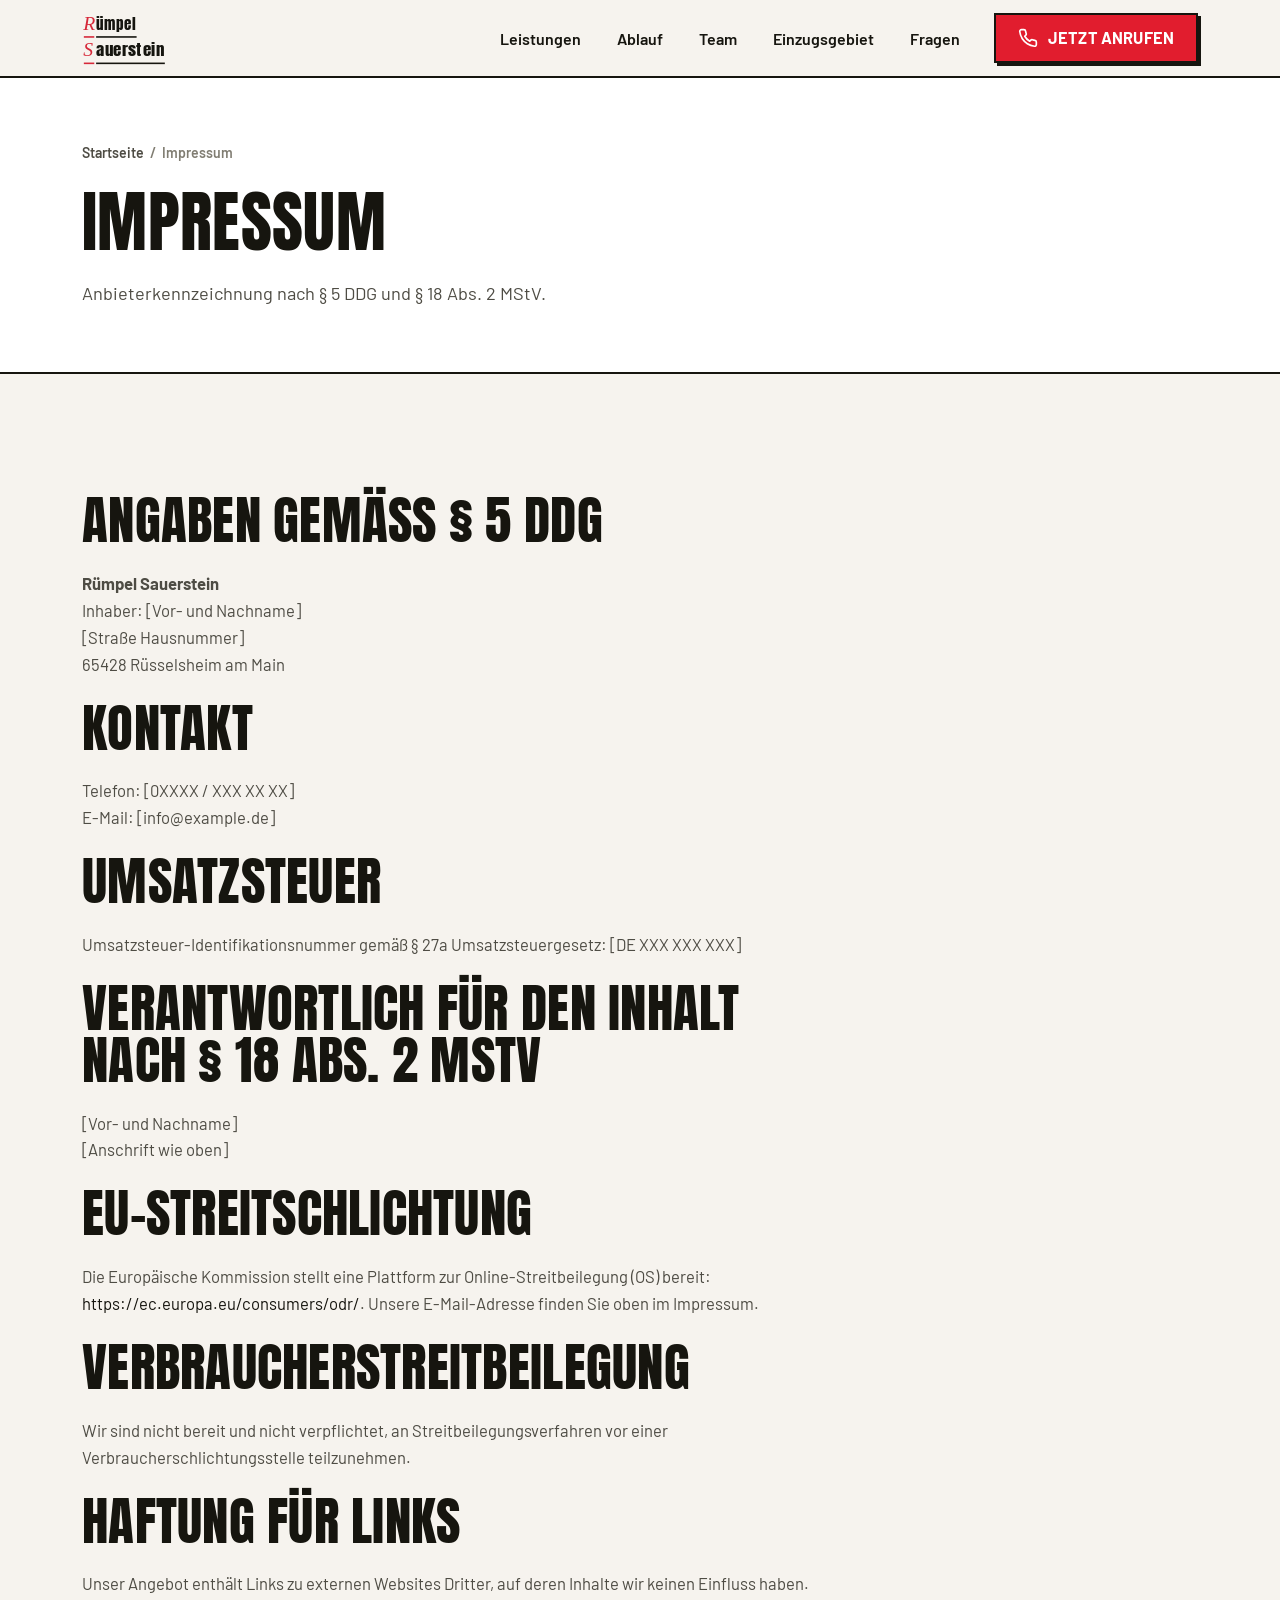
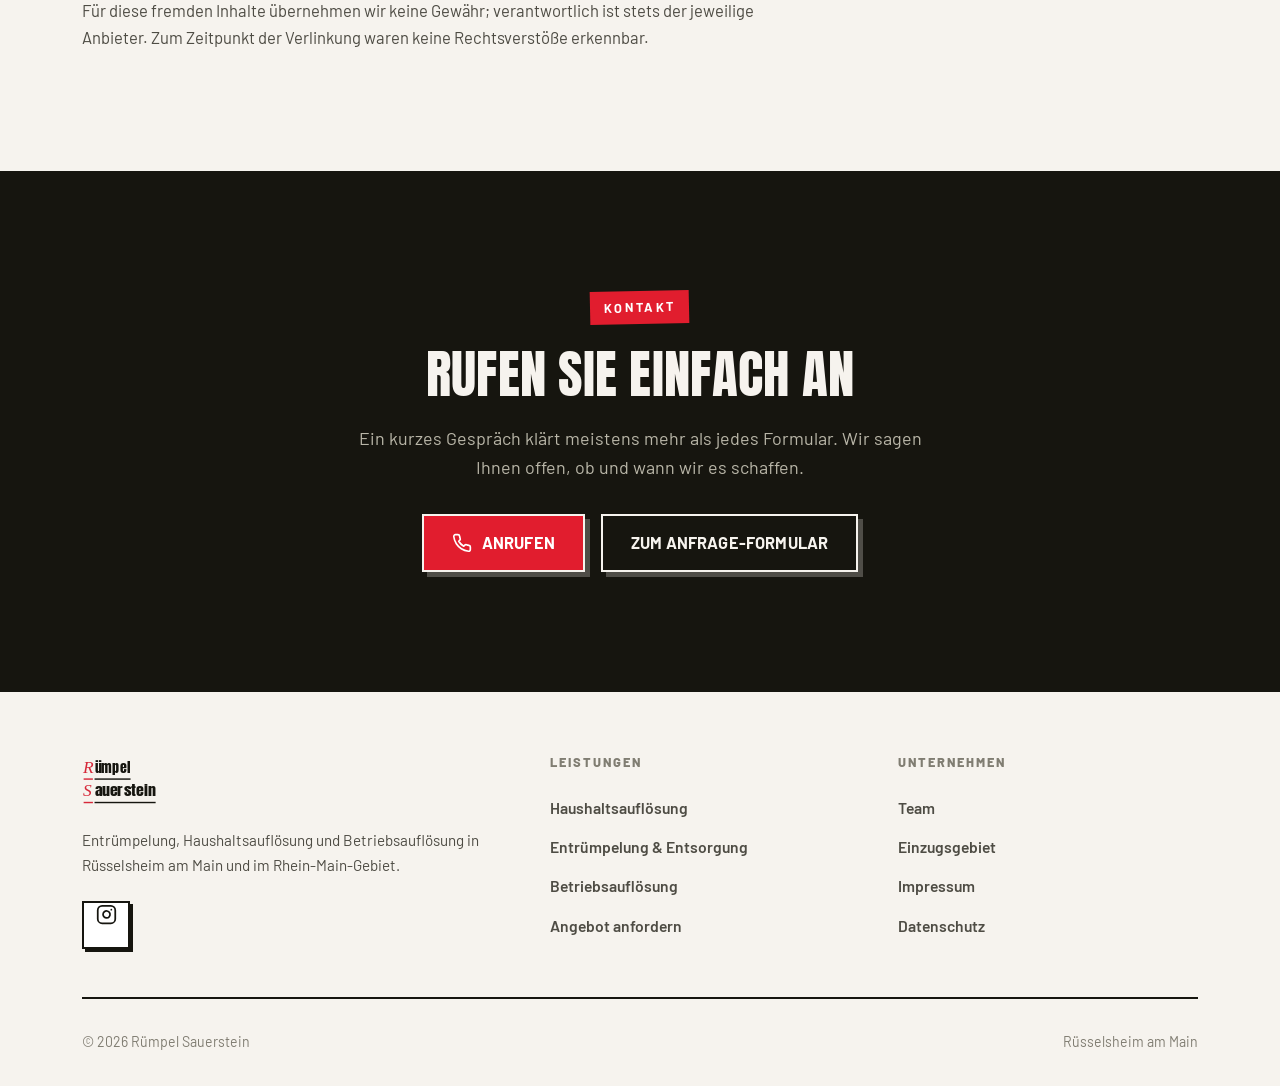
==== impressum.html @ 456c6a59 "Website Rümpel Sauerstein: Grundgerüst mit 3 Startseiten-Varianten Statischer Mehrseiter für die Ent" ====
<!DOCTYPE html>
<html lang="de">
<head>
<meta charset="UTF-8">
<meta name="viewport" content="width=device-width, initial-scale=1">

<title>Impressum | Rümpel Sauerstein</title>
<meta name="description" content="Impressum der Rümpel Sauerstein Entrümpelungen, Rüsselsheim am Main.">
<meta name="robots" content="noindex">

<!-- Bunny Fonts: EU-Server, DSGVO-konform, kein Cookie-Banner nötig -->
<link rel="preconnect" href="https://fonts.bunny.net" crossorigin>
<link rel="stylesheet" href="https://fonts.bunny.net/css?family=anton|barlow:400,500,600,700,800">
<link rel="stylesheet" href="style.css">
<script>document.documentElement.classList.add("js");</script>

</head>
<body>

<a class="skip-link" href="#main">Zum Inhalt springen</a>

<!-- ============ HEADER ============ -->
<header class="header" id="header">
  <div class="wrap header__inner">

    <a class="logo" href="index.html" aria-label="Rümpel Sauerstein, zur Startseite">
      <svg viewBox="0 0 138 88" role="img" aria-hidden="true" focusable="false">
        <text x="2" y="31" font-family="Georgia, 'Times New Roman', serif" font-style="italic"
              font-size="32" font-weight="400" fill="#D62839">R</text>
        <text x="23" y="31" font-family="Anton, Arial Narrow, sans-serif" font-size="24" font-weight="400"
              letter-spacing="0.5" fill="currentColor" textLength="66" lengthAdjust="spacingAndGlyphs">ümpel</text>
        <rect x="3" y="41" width="17" height="2.6" fill="#D62839"/>
        <rect x="23" y="41" width="66" height="2.6" fill="currentColor"/>

        <text x="2" y="74" font-family="Georgia, 'Times New Roman', serif" font-style="italic"
              font-size="32" font-weight="400" fill="#D62839">S</text>
        <text x="23" y="74" font-family="Anton, Arial Narrow, sans-serif" font-size="24" font-weight="400"
              letter-spacing="0.5" fill="currentColor" textLength="112" lengthAdjust="spacingAndGlyphs">auerstein</text>
        <rect x="3" y="84" width="17" height="2.6" fill="#D62839"/>
        <rect x="23" y="84" width="112" height="2.6" fill="currentColor"/>
      </svg>
    </a>

    <nav class="nav" id="main-nav" aria-label="Hauptnavigation">
      <ul class="nav__list">
        <li><a class="nav__link" href="index.html#leistungen">Leistungen</a></li>
        <li><a class="nav__link" href="index.html#ablauf">Ablauf</a></li>
        <li><a class="nav__link" href="team.html">Team</a></li>
        <li><a class="nav__link" href="index.html#gebiet">Einzugsgebiet</a></li>
        <li><a class="nav__link" href="index.html#faq">Fragen</a></li>
      </ul>
      <div class="nav__cta">
        <!-- TODO: echte Telefonnummer eintragen (tel-Link + sichtbarer Text) -->
        <a class="btn btn--primary btn--inline" href="tel:+49XXXXXXXXXX">
          <svg viewBox="0 0 24 24" fill="none" stroke="currentColor" stroke-width="2" stroke-linecap="round" stroke-linejoin="round" aria-hidden="true"><path d="M22 16.92v3a2 2 0 0 1-2.18 2 19.79 19.79 0 0 1-8.63-3.07 19.5 19.5 0 0 1-6-6 19.79 19.79 0 0 1-3.07-8.67A2 2 0 0 1 4.11 2h3a2 2 0 0 1 2 1.72c.127.96.361 1.903.7 2.81a2 2 0 0 1-.45 2.11L8.09 9.91a16 16 0 0 0 6 6l1.27-1.27a2 2 0 0 1 2.11-.45c.907.339 1.85.573 2.81.7A2 2 0 0 1 22 16.92z"/></svg>
          Jetzt anrufen
        </a>
      </div>
    </nav>

    <button class="burger" id="burger" type="button"
            aria-label="Menü öffnen" aria-expanded="false" aria-controls="main-nav">
      <span class="burger__bars" aria-hidden="true"><span></span><span></span><span></span></span>
    </button>

  </div>
</header>

<main id="main">

<section class="page-hero">
  <div class="wrap">
    <nav class="breadcrumb" aria-label="Pfad">
      <a href="index.html">Startseite</a>
      <span aria-hidden="true">/</span>
      <span>Impressum</span>
    </nav>
    <h1>Impressum</h1>
    <p class="sec-lead">Anbieterkennzeichnung nach § 5 DDG und § 18 Abs. 2 MStV.</p>
  </div>
</section>

<section class="section">
  <div class="wrap">
    <div class="prose">
      <h2>Angaben gemäß § 5 DDG</h2>
      <!-- TODO: Alle Impressumsangaben vom Kunden bestaetigen lassen -->
      <p>
        <!-- TODO: Firmenname und Rechtsform --><strong>Rümpel Sauerstein</strong><br>
        <!-- TODO: Inhaber / vertretungsberechtigte Person -->Inhaber: [Vor- und Nachname]<br>
        <!-- TODO: Straße und Hausnummer -->[Straße Hausnummer]<br>
        65428 Rüsselsheim am Main
      </p>

      <h2>Kontakt</h2>
      <p>
        <!-- TODO: Telefonnummer -->Telefon: [0XXXX / XXX XX XX]<br>
        <!-- TODO: E-Mail-Adresse -->E-Mail: [info@example.de]
      </p>

      <h2>Umsatzsteuer</h2>
      <!-- TODO: USt-IdNr. ODER Steuernummer eintragen; bei Kleinunternehmerregelung
           stattdessen Hinweis nach § 19 UStG -->
      <p>Umsatzsteuer-Identifikationsnummer gemäß § 27a Umsatzsteuergesetz: [DE XXX XXX XXX]</p>

      <h2>Verantwortlich für den Inhalt nach § 18 Abs. 2 MStV</h2>
      <!-- TODO: Name und Anschrift der verantwortlichen Person -->
      <p>[Vor- und Nachname]<br>[Anschrift wie oben]</p>

      <h2>EU-Streitschlichtung</h2>
      <p>Die Europäische Kommission stellt eine Plattform zur Online-Streitbeilegung (OS) bereit: <a href="https://ec.europa.eu/consumers/odr/" target="_blank" rel="noopener">https://ec.europa.eu/consumers/odr/</a>. Unsere E-Mail-Adresse finden Sie oben im Impressum.</p>

      <h2>Verbraucherstreitbeilegung</h2>
      <p>Wir sind nicht bereit und nicht verpflichtet, an Streitbeilegungsverfahren vor einer Verbraucherschlichtungsstelle teilzunehmen.</p>

      <h2>Haftung für Links</h2>
      <p>Unser Angebot enthält Links zu externen Websites Dritter, auf deren Inhalte wir keinen Einfluss haben. Für diese fremden Inhalte übernehmen wir keine Gewähr; verantwortlich ist stets der jeweilige Anbieter. Zum Zeitpunkt der Verlinkung waren keine Rechtsverstöße erkennbar.</p>
    </div>
  </div>
</section>

<!-- ============ KONTAKT-CTA ============ -->
<section class="section contact" id="kontakt">
  <div class="wrap contact__inner">
    <span class="sec-num" style="justify-content:center">Kontakt</span>
    <h2>Rufen Sie einfach an</h2>
    <p class="sec-lead" style="margin-inline:auto">
      Ein kurzes Gespräch klärt meistens mehr als jedes Formular.
      Wir sagen Ihnen offen, ob und wann wir es schaffen.
    </p>
    <div class="btn-row" style="margin-top:32px">
      <!-- TODO: echte Telefonnummer eintragen -->
      <a class="btn btn--primary" href="tel:+49XXXXXXXXXX">
        <svg viewBox="0 0 24 24" fill="none" stroke="currentColor" stroke-width="2" stroke-linecap="round" stroke-linejoin="round" aria-hidden="true"><path d="M22 16.92v3a2 2 0 0 1-2.18 2 19.79 19.79 0 0 1-8.63-3.07 19.5 19.5 0 0 1-6-6 19.79 19.79 0 0 1-3.07-8.67A2 2 0 0 1 4.11 2h3a2 2 0 0 1 2 1.72c.127.96.361 1.903.7 2.81a2 2 0 0 1-.45 2.11L8.09 9.91a16 16 0 0 0 6 6l1.27-1.27a2 2 0 0 1 2.11-.45c.907.339 1.85.573 2.81.7A2 2 0 0 1 22 16.92z"/></svg>
        Anrufen
      </a>
      <a class="btn btn--ghost" href="index.html#anfrage">Zum Anfrage-Formular</a>
    </div>
  </div>
</section>

</main>

<!-- ============ FOOTER ============ -->
<footer class="footer">
  <div class="wrap">

    <div class="footer__grid">

      <div class="footer__brand">
        <svg viewBox="0 0 138 88" role="img" aria-label="Rümpel Sauerstein">
          <text x="2" y="31" font-family="Georgia, 'Times New Roman', serif" font-style="italic"
                font-size="32" font-weight="400" fill="#D62839">R</text>
          <text x="23" y="31" font-family="Anton, Arial Narrow, sans-serif" font-size="24" font-weight="400"
                letter-spacing="0.5" fill="currentColor" textLength="66" lengthAdjust="spacingAndGlyphs">ümpel</text>
          <rect x="3" y="41" width="17" height="2.6" fill="#D62839"/>
          <rect x="23" y="41" width="66" height="2.6" fill="currentColor"/>
          <text x="2" y="74" font-family="Georgia, 'Times New Roman', serif" font-style="italic"
                font-size="32" font-weight="400" fill="#D62839">S</text>
          <text x="23" y="74" font-family="Anton, Arial Narrow, sans-serif" font-size="24" font-weight="400"
                letter-spacing="0.5" fill="currentColor" textLength="112" lengthAdjust="spacingAndGlyphs">auerstein</text>
          <rect x="3" y="84" width="17" height="2.6" fill="#D62839"/>
          <rect x="23" y="84" width="112" height="2.6" fill="currentColor"/>
        </svg>
        <p>
          Entrümpelung, Haushaltsauflösung und Betriebsauflösung in
          Rüsselsheim am Main und im Rhein-Main-Gebiet.
        </p>
        <div class="social-row">
          <!-- Instagram öffnet erst nach Consent-Modal (script.js) -->
          <button class="social-btn" type="button" data-instagram-consent aria-label="Instagram öffnen">
            <svg viewBox="0 0 24 24" fill="none" stroke="currentColor" stroke-width="2" stroke-linecap="round" stroke-linejoin="round" aria-hidden="true"><rect x="2" y="2" width="20" height="20" rx="5"/><path d="M16 11.37A4 4 0 1 1 12.63 8 4 4 0 0 1 16 11.37z"/><line x1="17.5" y1="6.5" x2="17.51" y2="6.5"/></svg>
          </button>
        </div>
      </div>

      <div>
        <h4>Leistungen</h4>
        <ul class="footer__links">
          <li><a href="haushaltsaufloesung.html">Haushaltsauflösung</a></li>
          <li><a href="entruempelung.html">Entrümpelung &amp; Entsorgung</a></li>
          <li><a href="betriebsaufloesung.html">Betriebsauflösung</a></li>
          <li><a href="index.html#anfrage">Angebot anfordern</a></li>
        </ul>
      </div>

      <div>
        <h4>Unternehmen</h4>
        <ul class="footer__links">
          <li><a href="team.html">Team</a></li>
          <li><a href="index.html#gebiet">Einzugsgebiet</a></li>
          <li><a href="impressum.html">Impressum</a></li>
          <li><a href="datenschutz.html">Datenschutz</a></li>
        </ul>
      </div>

    </div>

    <div class="footer__bottom">
      <!-- TODO: Firmenname und Rechtsform bestätigen -->
      <p>© 2026 Rümpel Sauerstein</p>
      <p>Rüsselsheim am Main</p>
    </div>

  </div>
</footer>

<!-- ============ STICKY CALL-BAR (mobil) ============ -->
<div class="call-bar">
  <!-- TODO: echte Telefonnummer -->
  <a class="call-bar__call" href="tel:+49XXXXXXXXXX">
    <svg viewBox="0 0 24 24" fill="none" stroke="currentColor" stroke-width="2" stroke-linecap="round" stroke-linejoin="round" aria-hidden="true"><path d="M22 16.92v3a2 2 0 0 1-2.18 2 19.79 19.79 0 0 1-8.63-3.07 19.5 19.5 0 0 1-6-6 19.79 19.79 0 0 1-3.07-8.67A2 2 0 0 1 4.11 2h3a2 2 0 0 1 2 1.72c.127.96.361 1.903.7 2.81a2 2 0 0 1-.45 2.11L8.09 9.91a16 16 0 0 0 6 6l1.27-1.27a2 2 0 0 1 2.11-.45c.907.339 1.85.573 2.81.7A2 2 0 0 1 22 16.92z"/></svg>
    Anrufen
  </a>
  <!-- TODO: echte WhatsApp-Nummer -->
  <a class="call-bar__wa" href="https://wa.me/49XXXXXXXXXX" target="_blank" rel="noopener">
    <svg viewBox="0 0 24 24" fill="currentColor" aria-hidden="true"><path d="M17.472 14.382c-.297-.149-1.758-.867-2.03-.967-.273-.099-.471-.148-.67.15-.197.297-.767.966-.94 1.164-.173.199-.347.223-.644.075-.297-.15-1.255-.463-2.39-1.475-.883-.788-1.48-1.761-1.653-2.059-.173-.297-.018-.458.13-.606.134-.133.298-.347.446-.52.149-.174.198-.298.298-.497.099-.198.05-.371-.025-.52-.075-.149-.669-1.612-.916-2.207-.242-.579-.487-.5-.669-.51a12.8 12.8 0 0 0-.57-.01c-.198 0-.52.074-.792.372-.272.297-1.04 1.016-1.04 2.479 0 1.462 1.065 2.875 1.213 3.074.149.198 2.096 3.2 5.077 4.487.709.306 1.262.489 1.694.625.712.227 1.36.195 1.871.118.571-.085 1.758-.719 2.006-1.413.248-.694.248-1.289.173-1.413-.074-.124-.272-.198-.57-.347m-5.421 7.403h-.004a9.87 9.87 0 0 1-5.031-1.378l-.361-.214-3.741.982.998-3.648-.235-.374a9.86 9.86 0 0 1-1.51-5.26c.001-5.45 4.436-9.884 9.888-9.884a9.82 9.82 0 0 1 6.988 2.896 9.82 9.82 0 0 1 2.893 6.994c-.003 5.45-4.437 9.884-9.885 9.884m8.413-18.297A11.8 11.8 0 0 0 12.05 0C5.495 0 .16 5.335.157 11.892c0 2.096.547 4.142 1.588 5.945L.057 24l6.305-1.654a11.9 11.9 0 0 0 5.683 1.448h.005c6.554 0 11.89-5.335 11.893-11.893a11.82 11.82 0 0 0-3.48-8.413Z"/></svg>
    WhatsApp
  </a>
</div>

<!-- ============ INSTAGRAM-CONSENT-MODAL ============ -->
<div class="modal" id="ig-modal" role="dialog" aria-modal="true" aria-labelledby="ig-modal-title">
  <div class="modal__box">
    <h3 id="ig-modal-title">Weiter zu Instagram?</h3>
    <p>
      Sie verlassen diese Website. Instagram gehört zu Meta, einem Anbieter mit Sitz
      in den USA. Beim Öffnen werden Daten an Meta übertragen, auf die wir keinen
      Einfluss haben.
    </p>
    <div class="modal__actions">
      <!-- TODO: echte Instagram-URL eintragen -->
      <a class="btn btn--primary" id="ig-go" href="https://instagram.com/" target="_blank" rel="noopener">Ja, weiter</a>
      <button class="btn btn--ghost" type="button" id="ig-cancel">Abbrechen</button>
    </div>
  </div>
</div>

<script src="script.js"></script>
</body>
</html>
---- style.css ----
/* ==========================================================================
   Rümpel Sauerstein – Stylesheet (helle Basis, Plakat-/Werkstatt-Stil)

   Diese Basis teilen:
   - index.html       Variante 1: Plakat-Stil ohne Hero-Szene
   - variante-2.html  Variante 2: + animierte SVG-Einsatzszene (variante-2.css)

   variante-4.html bringt ein eigenes Stylesheet mit (variante-4.css) und
   lädt diese Datei NICHT.

   CSS-REGEL (Heyla-Lesson, 4x Cascade-Bug):
   Mobile-Overrides stehen DIREKT unter der jeweiligen Basisregel in einem
   eigenen @media-Block. NIEMALS gesammelt am Dateiende.
   Breakpoints: 1024 / 768 / 640 / 480
   ========================================================================== */

/* ---------- 1 · Tokens ---------------------------------------------------- */

:root {
  --bg:        #F6F3EE;   /* warmes Off-White */
  --surface:   #FFFFFF;
  --kraft:     #E9DCC3;   /* Kraftpapier/Karton – thematischer Akzent */
  --kraft-deep:#D9C7A5;
  --ink:       #16150F;   /* fast-schwarz, warm */
  --line-soft: #DDD6C9;

  --red:       #E11D2E;   /* Flächen, Buttons, Kanten */
  --red-ink:   #C41225;   /* Rot als Schriftfarbe (5,5:1 auf --bg) */
  --red-deep:  #9E0F1E;

  --text:      #16150F;
  --text-mid:  #4E4C44;
  --text-dim:  #807D72;

  --font-display: "Anton", "Arial Narrow", "Segoe UI", sans-serif;
  --font-body:    "Barlow", "Segoe UI", system-ui, sans-serif;

  /* Plakat: harte Kanten, harte Schatten */
  --shadow-hard: 5px 5px 0 var(--ink);
  --shadow-soft: 3px 3px 0 var(--ink);

  --space-1: 8px;
  --space-2: 16px;
  --space-3: 24px;
  --space-4: 32px;
  --space-5: 48px;
  --space-6: 64px;
  --space-7: 96px;
  --space-8: 120px;

  --wrap:        1180px;
  --wrap-narrow: 820px;
  --header-h: 78px;

  --ease: cubic-bezier(.22, .61, .36, 1);
}

/* ---------- 2 · Reset ----------------------------------------------------- */

*, *::before, *::after { box-sizing: border-box; }

html {
  scroll-behavior: smooth;
  scroll-padding-top: calc(var(--header-h) + 16px);
  background: var(--bg);
  -webkit-text-size-adjust: 100%;
}

@media (prefers-reduced-motion: reduce) {
  html { scroll-behavior: auto; }
  *, *::before, *::after {
    animation-duration: .01ms !important;
    animation-iteration-count: 1 !important;
    transition-duration: .01ms !important;
  }
}

body {
  margin: 0;
  background: var(--bg);
  color: var(--text);
  font-family: var(--font-body);
  font-size: 17.5px;
  line-height: 1.62;
  font-weight: 400;
  overflow-x: hidden;
}

/* Feine Papier-Textur, rein CSS */
body::before {
  content: "";
  position: fixed;
  inset: 0;
  z-index: -1;
  background-image: radial-gradient(rgba(22, 21, 15, .045) 1px, transparent 1px);
  background-size: 5px 5px;
  pointer-events: none;
}

img, svg, video { max-width: 100%; display: block; }
img { height: auto; }

h1, h2, h3, h4 {
  font-family: var(--font-display);
  font-weight: 400;
  text-transform: uppercase;
  line-height: .98;
  letter-spacing: .005em;
  color: var(--text);
  margin: 0 0 var(--space-3);
}

h1 { font-size: clamp(3rem, 7.5vw, 6rem); }
h2 { font-size: clamp(2rem, 4.2vw, 3.3rem); }
h3 { font-size: clamp(1.18rem, 1.8vw, 1.45rem); line-height: 1.12; }

p { margin: 0 0 var(--space-3); color: var(--text-mid); }
p:last-child { margin-bottom: 0; }

a { color: var(--text); text-decoration: none; }
ul { margin: 0; padding: 0; list-style: none; }

:focus-visible {
  outline: 3px solid var(--red);
  outline-offset: 3px;
}

.skip-link {
  position: absolute;
  left: -9999px; top: 0;
  z-index: 200;
  background: var(--red);
  color: #FFFFFF;
  padding: 14px 22px;
  font-weight: 600;
}
.skip-link:focus { left: 12px; top: 12px; }

.visually-hidden {
  position: absolute; width: 1px; height: 1px;
  padding: 0; margin: -1px; overflow: hidden;
  clip: rect(0 0 0 0); white-space: nowrap; border: 0;
}

/* ---------- 3 · Layout ---------------------------------------------------- */

.wrap {
  width: 100%;
  max-width: var(--wrap);
  margin-inline: auto;
  padding-inline: var(--space-4);
}

@media (max-width: 640px) {
  .wrap { padding-inline: 20px; }
}

.section { padding-block: var(--space-8); position: relative; }

@media (max-width: 1024px) { .section { padding-block: var(--space-7); } }
@media (max-width: 640px)  { .section { padding-block: var(--space-6); } }

.section--alt { background: var(--surface); border-block: 2px solid var(--ink); }
.section--kraft { background: var(--kraft); border-block: 2px solid var(--ink); }

.sec-head { margin-bottom: var(--space-6); max-width: 760px; }

@media (max-width: 640px) { .sec-head { margin-bottom: var(--space-5); } }

.sec-num {
  display: inline-block;
  background: var(--ink);
  color: var(--bg);
  font-family: var(--font-body);
  font-size: .8rem;
  font-weight: 700;
  letter-spacing: .18em;
  text-transform: uppercase;
  padding: 6px 14px;
  margin-bottom: var(--space-3);
  transform: rotate(-1.2deg);
}

.sec-lead {
  font-size: 1.12rem;
  color: var(--text-mid);
  max-width: 58ch;
}

.accent { color: var(--red-ink); }

/* Outline-Displaytext als grafisches Element */
.outline {
  color: transparent;
  -webkit-text-stroke: 2px var(--ink);
}

/* ---------- 4 · Buttons --------------------------------------------------- */

.btn {
  display: inline-flex;
  align-items: center;
  justify-content: center;
  gap: 10px;
  min-height: 54px;
  padding: 14px 28px;
  border: 2px solid var(--ink);
  font-family: var(--font-body);
  font-size: 1.02rem;
  font-weight: 700;
  letter-spacing: .01em;
  text-transform: uppercase;
  cursor: pointer;
  background: var(--surface);
  color: var(--text);
  box-shadow: var(--shadow-hard);
  transition: transform .15s var(--ease), box-shadow .15s var(--ease),
              background .15s var(--ease), color .15s var(--ease);
  text-align: center;
}

.btn:hover { transform: translate(-2px, -2px); box-shadow: 7px 7px 0 var(--ink); }
.btn:active { transform: translate(3px, 3px); box-shadow: 2px 2px 0 var(--ink); }

.btn svg { width: 20px; height: 20px; flex-shrink: 0; }

.btn--primary { background: var(--red); color: #FFFFFF; }
.btn--ghost   { background: var(--surface); color: var(--text); }
.btn--wa      { background: #1FA855; color: #FFFFFF; }
.btn--full    { width: 100%; }

@media (max-width: 640px) {
  .btn { width: 100%; }
  .btn--inline { width: auto; }
}

.btn-row {
  display: flex;
  flex-wrap: wrap;
  gap: var(--space-3) var(--space-2);
  align-items: center;
}

@media (max-width: 640px) {
  .btn-row { flex-direction: column; align-items: stretch; }
}

/* ---------- 5 · Header ---------------------------------------------------- */

.header {
  position: fixed;
  inset: 0 0 auto 0;
  height: var(--header-h);
  z-index: 100;
  background: var(--bg);
  border-bottom: 2px solid var(--ink);
}

.header__inner {
  height: 100%;
  display: flex;
  align-items: center;
  justify-content: space-between;
  gap: var(--space-3);
}

.logo { display: flex; align-items: center; flex-shrink: 0; }
.logo svg { height: 54px; width: auto; }

@media (max-width: 480px) { .logo svg { height: 44px; } }

.nav { display: flex; align-items: center; gap: var(--space-4); }
.nav__list { display: flex; align-items: center; gap: var(--space-4); }

.nav__link {
  color: var(--text);
  font-size: 1rem;
  font-weight: 600;
  padding: 8px 2px;
  border-bottom: 3px solid transparent;
  transition: border-color .15s var(--ease), color .15s var(--ease);
}
.nav__link:hover { border-bottom-color: var(--red); color: var(--red-ink); }

.nav__cta { flex-shrink: 0; }
.nav__cta .btn { min-height: 48px; padding: 10px 22px; box-shadow: var(--shadow-soft); }
.nav__cta .btn:hover { box-shadow: 5px 5px 0 var(--ink); }

.burger {
  display: none;
  width: 50px; height: 50px;
  align-items: center;
  justify-content: center;
  background: var(--surface);
  border: 2px solid var(--ink);
  box-shadow: var(--shadow-soft);
  cursor: pointer;
  padding: 0;
}
.burger__bars { display: block; width: 20px; height: 14px; position: relative; }
.burger__bars span {
  position: absolute;
  left: 0;
  width: 100%; height: 2.5px;
  background: var(--ink);
  transition: transform .28s var(--ease), opacity .2s var(--ease);
}
.burger__bars span:nth-child(1) { top: 0; }
.burger__bars span:nth-child(2) { top: 6px; }
.burger__bars span:nth-child(3) { top: 12px; }

.burger[aria-expanded="true"] .burger__bars span:nth-child(1) { transform: translateY(6px) rotate(45deg); }
.burger[aria-expanded="true"] .burger__bars span:nth-child(2) { opacity: 0; }
.burger[aria-expanded="true"] .burger__bars span:nth-child(3) { transform: translateY(-6px) rotate(-45deg); }

@media (max-width: 1024px) {
  .burger { display: flex; }

  .nav {
    position: fixed;
    inset: var(--header-h) 0 0 0;
    flex-direction: column;
    justify-content: flex-start;
    gap: 0;
    background: var(--bg);
    padding: var(--space-5) var(--space-4) var(--space-6);
    transform: translateX(100%);
    transition: transform .32s var(--ease);
    overflow-y: auto;
  }
  .nav.is-open { transform: translateX(0); }

  .nav__list {
    flex-direction: column;
    align-items: stretch;
    gap: 0;
    width: 100%;
    margin-bottom: var(--space-4);
  }
  .nav__list li { border-bottom: 1px solid var(--line-soft); }

  .nav__link {
    display: block;
    padding: 18px 4px;
    font-size: 1.25rem;
    font-weight: 700;
    border-bottom: 0;
  }

  .nav__cta { width: 100%; }
  .nav__cta .btn { width: 100%; }
}

body.nav-open { overflow: hidden; }

/* ---------- 6 · Hero (Variante 1, Plakat) --------------------------------- */

.hero {
  position: relative;
  padding-top: calc(var(--header-h) + var(--space-7));
  padding-bottom: var(--space-7);
  overflow: hidden;
}

@media (max-width: 1024px) {
  .hero { padding-top: calc(var(--header-h) + var(--space-6)); padding-bottom: var(--space-6); }
}
@media (max-width: 640px) {
  .hero { padding-top: calc(var(--header-h) + var(--space-5)); padding-bottom: var(--space-5); }
}

.hero__grid {
  display: grid;
  grid-template-columns: minmax(0, 7fr) minmax(0, 4fr);
  gap: var(--space-6);
  align-items: center;
}

@media (max-width: 1024px) {
  .hero__grid { grid-template-columns: 1fr; gap: var(--space-5); }
}

.hero__eyebrow {
  display: inline-flex;
  align-items: center;
  gap: 10px;
  border: 2px solid var(--ink);
  background: var(--surface);
  box-shadow: var(--shadow-soft);
  padding: 8px 16px;
  font-size: .85rem;
  font-weight: 700;
  letter-spacing: .08em;
  text-transform: uppercase;
  color: var(--text);
  margin-bottom: var(--space-4);
}
.hero__eyebrow .dot {
  width: 9px; height: 9px;
  border-radius: 50%;
  background: var(--red);
  flex-shrink: 0;
}

.hero__title { position: relative; margin-bottom: var(--space-4); }

/* Stempel: überlappt die Headline, wie auf einen Auftragszettel gedrückt */
.stamp {
  position: absolute;
  right: -8px;
  top: -30px;
  transform: rotate(7deg);
  border: 3px double var(--red-ink);
  color: var(--red-ink);
  font-family: var(--font-body);
  font-size: .85rem;
  font-weight: 800;
  letter-spacing: .14em;
  text-transform: uppercase;
  padding: 9px 14px;
  background: rgba(246, 243, 238, .82);
  pointer-events: none;
}

@media (max-width: 1024px) { .stamp { right: 0; top: -36px; } }
@media (max-width: 640px)  { .stamp { position: static; display: inline-block; transform: rotate(-2deg); margin-bottom: 14px; } }

.hero__lead {
  font-size: 1.16rem;
  color: var(--text-mid);
  max-width: 56ch;
  margin-bottom: var(--space-4);
}

@media (max-width: 640px) { .hero__lead { font-size: 1.05rem; } }

.hero__points {
  display: flex;
  flex-wrap: wrap;
  gap: 12px var(--space-4);
  margin-bottom: var(--space-5);
}
.hero__points li {
  display: flex;
  align-items: center;
  gap: 9px;
  font-size: 1rem;
  font-weight: 600;
  color: var(--text);
}
.hero__points svg { width: 19px; height: 19px; color: var(--red-ink); flex-shrink: 0; }

@media (max-width: 480px) {
  .hero__points { flex-direction: column; gap: 10px; }
}

/* Auftragszettel: Fakten wie auf einem Klemmbrett-Zettel */
.hero__facts {
  position: relative;
  display: grid;
  gap: var(--space-3);
  padding: var(--space-5) var(--space-4) var(--space-4);
  background: var(--surface);
  border: 2px solid var(--ink);
  box-shadow: var(--shadow-hard);
  transform: rotate(1.4deg);
}

@media (max-width: 1024px) { .hero__facts { transform: rotate(0deg); max-width: 460px; } }

/* Klebeband oben */
.hero__facts::before {
  content: "";
  position: absolute;
  top: -14px;
  left: 50%;
  transform: translateX(-50%) rotate(-2deg);
  width: 110px;
  height: 26px;
  background: rgba(233, 220, 195, .85);
  border-left: 1px dashed rgba(22, 21, 15, .25);
  border-right: 1px dashed rgba(22, 21, 15, .25);
}

.fact { display: flex; flex-direction: column; gap: 2px; }
.fact + .fact { padding-top: var(--space-3); border-top: 1px dashed var(--kraft-deep); }

.fact__value {
  font-family: var(--font-display);
  font-size: 2rem;
  color: var(--red-ink);
  line-height: 1;
}
.fact__label { font-size: .93rem; color: var(--text-mid); line-height: 1.45; }

/* ---------- 7 · Marquee-Band ---------------------------------------------- */

/* Die Schraeglage (rotate + scale) macht das Band breiter als der Viewport.
   Das eigene overflow:hidden greift dagegen nicht, weil der Ueberstand
   ausserhalb des Elements entsteht: gekappt werden muss er beim Eltern-
   element, siehe .marquee-clip. Ohne das scrollt die ganze Seite waagerecht
   (Desktop 1455 statt 1440, Mobil 394 statt 390). */
.marquee-clip { overflow: hidden; }

.marquee {
  background: var(--ink);
  overflow: hidden;
  padding: 13px 0;
  transform: rotate(-1deg) scale(1.02);
  position: relative;
  z-index: 2;
}

.marquee__track {
  display: flex;
  width: max-content;
  animation: marqueeMove 26s linear infinite;
}

.marquee span {
  display: inline-flex;
  align-items: center;
  gap: 22px;
  padding-right: 22px;
  font-family: var(--font-display);
  font-size: 1.15rem;
  letter-spacing: .06em;
  text-transform: uppercase;
  color: var(--bg);
  white-space: nowrap;
}
.marquee b { color: var(--red); font-weight: 400; }

@keyframes marqueeMove {
  to { transform: translateX(-50%); }
}

@media (prefers-reduced-motion: reduce) {
  .marquee__track { animation: none; }
}

/* ---------- 8 · Leistungen ------------------------------------------------ */

/* repeat(2, 1fr) statt auto-fit – Lesson: sonst haengt die 4. Karte allein */
.services {
  display: grid;
  grid-template-columns: repeat(2, 1fr);
  gap: var(--space-4);
}

@media (max-width: 768px) { .services { grid-template-columns: 1fr; gap: var(--space-3); } }

.card {
  position: relative;
  display: flex;
  flex-direction: column;
  padding: var(--space-4);
  background: var(--surface);
  border: 2px solid var(--ink);
  box-shadow: var(--shadow-hard);
  transition: transform .18s var(--ease), box-shadow .18s var(--ease);
}
.card:hover { transform: translate(-3px, -3px); box-shadow: 8px 8px 0 var(--ink); }

@media (max-width: 640px) { .card { padding: var(--space-3); } }

/* Bewusst gebrochene Uniformität: */
.card--kraft { background: var(--kraft); }
.card--ink { background: var(--ink); }
.card--ink h3 { color: var(--bg); }
.card--ink p { color: #B9B6A8; }
.card--ink .card__list li { color: #CDCABA; }

.card__tag {
  position: absolute;
  top: -13px;
  right: 16px;
  background: var(--red);
  color: #FFFFFF;
  font-size: .74rem;
  font-weight: 800;
  letter-spacing: .12em;
  text-transform: uppercase;
  padding: 4px 11px;
  transform: rotate(2deg);
}

.card__icon {
  width: 52px; height: 52px;
  display: grid;
  place-items: center;
  border: 2px solid var(--ink);
  background: var(--surface);
  margin-bottom: var(--space-3);
}
.card__icon svg { width: 26px; height: 26px; color: var(--red-ink); }
.card--ink .card__icon { border-color: var(--bg); background: transparent; }
.card--ink .card__icon svg { color: var(--red); }

.card h3 { margin-bottom: 10px; }
.card p { font-size: 1rem; margin-bottom: var(--space-3); }

.card__list { margin-top: auto; display: grid; gap: 9px; }
.card__list li {
  display: flex;
  align-items: flex-start;
  gap: 9px;
  font-size: .95rem;
  color: var(--text-mid);
  line-height: 1.5;
}
.card__list svg { width: 16px; height: 16px; color: var(--red-ink); flex-shrink: 0; margin-top: 4px; }
.card--ink .card__list svg { color: var(--red); }

/* ---------- 9 · Ablauf ---------------------------------------------------- */

.steps {
  display: grid;
  grid-template-columns: repeat(3, 1fr);
  gap: 0;
  counter-reset: step;
  border: 2px solid var(--ink);
  background: var(--surface);
  box-shadow: var(--shadow-hard);
}

@media (max-width: 768px) { .steps { grid-template-columns: 1fr; } }

.step {
  position: relative;
  padding: var(--space-5) var(--space-4) var(--space-4);
  border-right: 2px solid var(--ink);
}
.step:last-child { border-right: 0; }

@media (max-width: 768px) {
  .step { border-right: 0; border-bottom: 2px solid var(--ink); padding: var(--space-4) var(--space-3); }
  .step:last-child { border-bottom: 0; }
}

.step::before {
  counter-increment: step;
  content: counter(step);
  display: block;
  font-family: var(--font-display);
  font-size: 5.4rem;
  line-height: .85;
  color: transparent;
  -webkit-text-stroke: 2.5px var(--red);
  margin-bottom: var(--space-3);
}

@media (max-width: 768px) {
  .step::before { font-size: 3.6rem; margin-bottom: var(--space-2); }
}

.step h3 { margin-bottom: 8px; }
.step p { font-size: .99rem; margin-bottom: 0; }

/* ---------- 10 · Garantien ------------------------------------------------ */

.promises {
  display: grid;
  grid-template-columns: repeat(3, 1fr);
  gap: var(--space-4) var(--space-5);
}

@media (max-width: 768px) { .promises { grid-template-columns: repeat(2, 1fr); gap: var(--space-4); } }
@media (max-width: 480px) { .promises { grid-template-columns: 1fr; } }

.promise {
  border-top: 3px solid var(--ink);
  padding-top: var(--space-3);
}

.promise svg { width: 27px; height: 27px; color: var(--red-ink); margin-bottom: 12px; }
.promise h3 { font-size: 1.12rem; margin-bottom: 6px; }
.promise p { font-size: .95rem; margin-bottom: 0; }

/* ---------- 11 · Team-Teaser ---------------------------------------------- */

.team-teaser__grid {
  display: grid;
  grid-template-columns: minmax(0, 5fr) minmax(0, 6fr);
  gap: var(--space-6);
  align-items: center;
}

@media (max-width: 1024px) {
  .team-teaser__grid { grid-template-columns: 1fr; gap: var(--space-5); }
}

.photo-slot {
  position: relative;
  aspect-ratio: 4 / 3;
  border: 2px solid var(--ink);
  background: var(--surface);
  box-shadow: var(--shadow-hard);
  display: grid;
  place-items: center;
  text-align: center;
  padding: var(--space-4);
  overflow: hidden;
  transform: rotate(-1.6deg);
}
.photo-slot img { width: 100%; height: 100%; object-fit: cover; }

@media (max-width: 1024px) { .photo-slot { max-width: 520px; } }

/* Klebeband an zwei Ecken */
.photo-slot::before,
.photo-slot::after {
  content: "";
  position: absolute;
  width: 92px;
  height: 24px;
  background: rgba(233, 220, 195, .9);
  border-left: 1px dashed rgba(22, 21, 15, .22);
  border-right: 1px dashed rgba(22, 21, 15, .22);
  z-index: 1;
}
.photo-slot::before { top: -8px; left: -26px; transform: rotate(-38deg); }
.photo-slot::after { bottom: -8px; right: -26px; transform: rotate(-38deg); }

.photo-slot__hint { display: grid; gap: 8px; justify-items: center; }
.photo-slot__hint svg { width: 36px; height: 36px; color: var(--text-dim); }
.photo-slot__hint span { font-size: .9rem; color: var(--text-dim); line-height: 1.5; }

.team-teaser__values {
  display: flex;
  flex-wrap: wrap;
  gap: 10px;
  margin: var(--space-3) 0 var(--space-4);
}
.team-teaser__values li {
  padding: 7px 15px;
  border: 2px solid var(--ink);
  background: var(--surface);
  font-size: .86rem;
  font-weight: 700;
  letter-spacing: .05em;
  text-transform: uppercase;
  color: var(--text);
}
.team-teaser__values li:nth-child(odd) { transform: rotate(-1.2deg); }
.team-teaser__values li:nth-child(even) { transform: rotate(1deg); }

/* ---------- 12 · Anfrage-Formular ----------------------------------------- */

.form-shell {
  display: grid;
  grid-template-columns: minmax(0, 1fr) minmax(0, 1.25fr);
  gap: var(--space-6);
  align-items: start;
}

@media (max-width: 1024px) { .form-shell { grid-template-columns: 1fr; gap: var(--space-5); } }

.form-aside__list { display: grid; gap: var(--space-3); margin-top: var(--space-4); }
.form-aside__list li { display: flex; gap: 12px; align-items: flex-start; }
.form-aside__list svg { width: 21px; height: 21px; color: var(--red-ink); flex-shrink: 0; margin-top: 3px; }
.form-aside__list strong { display: block; color: var(--text); font-weight: 700; font-size: 1rem; }
.form-aside__list span { font-size: .93rem; color: var(--text-mid); }

.form-card {
  background: var(--surface);
  border: 2px solid var(--ink);
  box-shadow: var(--shadow-hard);
  padding: var(--space-5);
}

@media (max-width: 640px) { .form-card { padding: var(--space-3); } }

.form-progress {
  display: flex;
  align-items: center;
  gap: 8px;
  margin-bottom: var(--space-4);
}
.form-progress__item {
  flex: 1;
  height: 6px;
  background: var(--line-soft);
  border: 1px solid var(--ink);
  transition: background .3s var(--ease);
}
.form-progress__item.is-active { background: var(--red); }

.form-step { display: none; }
.form-step.is-active { display: block; animation: fadeUp .35s var(--ease); }

@keyframes fadeUp {
  from { opacity: 0; transform: translateY(8px); }
  to   { opacity: 1; transform: none; }
}

.form-step__title {
  font-family: var(--font-display);
  font-size: 1.35rem;
  text-transform: uppercase;
  color: var(--text);
  margin-bottom: 4px;
}
.form-step__hint { font-size: .9rem; color: var(--text-dim); margin-bottom: var(--space-3); }

.field { margin-bottom: var(--space-3); }
.field:last-of-type { margin-bottom: 0; }

.field label {
  display: block;
  font-size: .93rem;
  font-weight: 700;
  color: var(--text);
  margin-bottom: 7px;
}

.field input,
.field select,
.field textarea {
  width: 100%;
  min-height: 52px;
  padding: 13px 15px;
  background: var(--bg);
  border: 2px solid var(--ink);
  color: var(--text);
  font-family: var(--font-body);
  font-size: 1.02rem;
  transition: box-shadow .15s var(--ease);
}
.field textarea { min-height: 110px; resize: vertical; line-height: 1.6; }

.field input::placeholder,
.field textarea::placeholder { color: var(--text-dim); }

.field input:focus,
.field select:focus,
.field textarea:focus { outline: none; box-shadow: var(--shadow-soft); }

.field select {
  appearance: none;
  background-image: url("data:image/svg+xml,%3Csvg xmlns='http://www.w3.org/2000/svg' width='16' height='16' viewBox='0 0 24 24' fill='none' stroke='%2316150F' stroke-width='2.5' stroke-linecap='round' stroke-linejoin='round'%3E%3Cpolyline points='6 9 12 15 18 9'/%3E%3C/svg%3E");
  background-repeat: no-repeat;
  background-position: right 15px center;
  padding-right: 42px;
}

.choice-grid { display: grid; grid-template-columns: repeat(2, 1fr); gap: 12px; }

@media (max-width: 480px) { .choice-grid { grid-template-columns: 1fr; } }

.choice input { position: absolute; opacity: 0; pointer-events: none; }
.choice label {
  display: flex;
  align-items: center;
  gap: 11px;
  min-height: 56px;
  padding: 12px 15px;
  background: var(--bg);
  border: 2px solid var(--ink);
  cursor: pointer;
  font-size: .98rem;
  font-weight: 600;
  color: var(--text);
  margin-bottom: 0;
  transition: background .15s var(--ease), box-shadow .15s var(--ease);
}
.choice label svg { width: 21px; height: 21px; color: var(--text-mid); flex-shrink: 0; transition: color .15s var(--ease); }
.choice label:hover { box-shadow: var(--shadow-soft); }
.choice input:checked + label { background: var(--kraft); box-shadow: var(--shadow-soft); }
.choice input:checked + label svg { color: var(--red-ink); }
.choice input:focus-visible + label { outline: 3px solid var(--red); outline-offset: 3px; }

.form-nav {
  display: flex;
  gap: var(--space-2);
  margin-top: var(--space-4);
  padding-top: var(--space-3);
  border-top: 2px solid var(--ink);
}

@media (max-width: 640px) { .form-nav { flex-direction: column; } }

.form-send { display: grid; gap: 12px; }

.form-note {
  font-size: .86rem;
  color: var(--text-dim);
  line-height: 1.55;
  margin-top: var(--space-3);
  margin-bottom: 0;
}
.form-note a { color: var(--text-mid); text-decoration: underline; text-underline-offset: 2px; }
.form-note a:hover { color: var(--text); }

.form-preview {
  background: var(--kraft);
  border: 2px dashed var(--ink);
  padding: var(--space-3);
  font-size: .92rem;
  color: var(--text);
  line-height: 1.6;
  white-space: pre-wrap;
  margin-bottom: var(--space-3);
  max-height: 220px;
  overflow-y: auto;
  font-family: "Courier New", monospace;
}

/* ---------- 13 · Bewertungen ---------------------------------------------- */

.reviews {
  display: grid;
  grid-template-columns: repeat(3, 1fr);
  gap: var(--space-4);
}

@media (max-width: 1024px) { .reviews { grid-template-columns: repeat(2, 1fr); } }
@media (max-width: 640px)  { .reviews { grid-template-columns: 1fr; gap: var(--space-3); } }

.review {
  padding: var(--space-4);
  background: var(--surface);
  border: 2px solid var(--ink);
  box-shadow: var(--shadow-soft);
  display: flex;
  flex-direction: column;
}
.review:nth-child(2) { transform: rotate(.8deg); }
.review:nth-child(3) { transform: rotate(-.7deg); }

@media (max-width: 640px) {
  .review { padding: var(--space-3); }
  .review:nth-child(2), .review:nth-child(3) { transform: none; }
}

.review__stars { display: flex; gap: 3px; margin-bottom: var(--space-2); }
.review__stars svg { width: 17px; height: 17px; color: var(--red); }

.review__text {
  font-size: 1.02rem;
  color: var(--text);
  line-height: 1.6;
  margin-bottom: var(--space-3);
  flex: 1;
}

.review__author { font-size: .89rem; color: var(--text-dim); margin-bottom: 0; }

/* ---------- 14 · Einzugsgebiet -------------------------------------------- */

.area__grid {
  display: grid;
  grid-template-columns: minmax(0, 1fr) minmax(0, 1.1fr);
  gap: var(--space-6);
  align-items: start;
}

@media (max-width: 1024px) { .area__grid { grid-template-columns: 1fr; gap: var(--space-4); } }

.area__places {
  display: flex;
  flex-wrap: wrap;
  gap: 9px;
  margin-top: var(--space-3);
}
.area__places li {
  padding: 7px 14px;
  background: var(--surface);
  border: 2px solid var(--ink);
  font-size: .9rem;
  font-weight: 600;
  color: var(--text);
}
.area__places li:first-child { background: var(--red); border-color: var(--red-deep); color: #FFFFFF; }

/* Zwei-Klick-Consent: Karte laedt erst nach aktivem Klick */
.map-consent {
  position: relative;
  aspect-ratio: 16 / 11;
  border: 2px solid var(--ink);
  box-shadow: var(--shadow-hard);
  background: var(--kraft);
  display: grid;
  place-items: center;
  padding: var(--space-4);
  text-align: center;
  overflow: hidden;
}

@media (max-width: 640px) { .map-consent { aspect-ratio: 4 / 3; padding: var(--space-3); } }

.map-consent__inner { display: grid; gap: var(--space-2); justify-items: center; max-width: 42ch; }
.map-consent__inner svg { width: 36px; height: 36px; color: var(--text-mid); }
.map-consent__inner p { font-size: .93rem; margin-bottom: 0; color: var(--text-mid); }
.map-consent iframe { width: 100%; height: 100%; border: 0; display: block; }

/* ---------- 15 · FAQ ------------------------------------------------------ */

.faq { max-width: var(--wrap-narrow); }

.faq__item { border-bottom: 2px solid var(--ink); }
.faq__item:first-child { border-top: 2px solid var(--ink); }

.faq__q {
  width: 100%;
  display: flex;
  align-items: center;
  justify-content: space-between;
  gap: var(--space-3);
  min-height: 70px;
  padding: 20px 0;
  background: transparent;
  border: 0;
  cursor: pointer;
  text-align: left;
  font-family: var(--font-display);
  font-size: 1.22rem;
  text-transform: uppercase;
  letter-spacing: .01em;
  color: var(--text);
  transition: color .15s var(--ease);
}
.faq__q:hover { color: var(--red-ink); }

@media (max-width: 640px) { .faq__q { font-size: 1.05rem; } }

.faq__icon {
  width: 24px; height: 24px;
  flex-shrink: 0;
  color: var(--red-ink);
  transition: transform .3s var(--ease);
}
.faq__q[aria-expanded="true"] .faq__icon { transform: rotate(45deg); }

.faq__a {
  display: grid;
  grid-template-rows: 0fr;
  transition: grid-template-rows .32s var(--ease);
}
.faq__a[data-open="true"] { grid-template-rows: 1fr; }
.faq__a > div { overflow: hidden; }
.faq__a p { padding-bottom: 22px; font-size: 1.01rem; margin-bottom: 0; }

/* ---------- 16 · Kontakt -------------------------------------------------- */

.contact {
  background: var(--ink);
}

.contact__inner { text-align: center; max-width: 760px; margin-inline: auto; }

.contact .sec-num { background: var(--red); color: #FFFFFF; }
.contact h2 { color: var(--bg); }
.contact .sec-lead { color: #B9B6A8; margin-inline: auto; }

.contact .btn-row { justify-content: center; }
.contact .btn { box-shadow: 5px 5px 0 rgba(246, 243, 238, .25); border-color: var(--bg); }
.contact .btn--ghost { background: transparent; color: var(--bg); }
.contact .btn--ghost:hover { background: var(--bg); color: var(--ink); }
.contact .btn:hover { box-shadow: 7px 7px 0 rgba(246, 243, 238, .3); }

.contact__direct {
  display: flex;
  flex-wrap: wrap;
  justify-content: center;
  gap: var(--space-2) var(--space-5);
  margin-top: var(--space-5);
  padding-top: var(--space-4);
  border-top: 1px solid rgba(246, 243, 238, .2);
}

@media (max-width: 640px) {
  .contact__direct { flex-direction: column; align-items: center; gap: var(--space-3); }
}

.contact__item { display: flex; align-items: center; gap: 10px; font-size: 1rem; color: #B9B6A8; }
.contact__item svg { width: 19px; height: 19px; color: var(--red); flex-shrink: 0; }
.contact__item a { color: var(--bg); font-weight: 700; }
.contact__item a:hover { color: var(--red); }

/* Telefon und E-Mail sind die wichtigsten Ziele am Handy: auf 48px Hoehe
   bringen, ohne die Zeile optisch auseinanderzuziehen. */
@media (max-width: 640px) {
  .contact__item a {
    display: inline-flex;
    align-items: center;
    min-height: 48px;
  }
}

/* ---------- 17 · Footer --------------------------------------------------- */

.footer {
  background: var(--bg);
  padding-block: var(--space-6) var(--space-4);
}

.footer__grid {
  display: grid;
  grid-template-columns: 1.4fr 1fr 1fr;
  gap: var(--space-5);
  padding-bottom: var(--space-5);
  border-bottom: 2px solid var(--ink);
}

@media (max-width: 1024px) { .footer__grid { grid-template-columns: 1fr 1fr; gap: var(--space-4); } }
@media (max-width: 640px)  { .footer__grid { grid-template-columns: 1fr; } }

.footer__brand svg { height: 48px; width: auto; margin-bottom: var(--space-3); color: var(--ink); }
.footer__brand p { font-size: .95rem; margin-bottom: var(--space-3); }

.footer h4 {
  font-family: var(--font-body);
  font-size: .8rem;
  font-weight: 800;
  letter-spacing: .16em;
  text-transform: uppercase;
  color: var(--text-dim);
  margin-bottom: var(--space-3);
}

.footer__links { display: grid; gap: 11px; }
.footer__links a { font-size: .98rem; font-weight: 600; color: var(--text-mid); transition: color .15s var(--ease); }
.footer__links a:hover { color: var(--red-ink); }

.social-row { display: flex; gap: 10px; margin-top: var(--space-2); }
.social-btn {
  width: 48px; height: 48px;
  display: grid;
  place-items: center;
  border: 2px solid var(--ink);
  background: var(--surface);
  box-shadow: var(--shadow-soft);
  color: var(--text);
  cursor: pointer;
  transition: transform .15s var(--ease), box-shadow .15s var(--ease), color .15s var(--ease);
}
.social-btn svg { width: 21px; height: 21px; }
.social-btn:hover { color: var(--red-ink); transform: translate(-2px, -2px); box-shadow: 5px 5px 0 var(--ink); }

.footer__bottom {
  display: flex;
  flex-wrap: wrap;
  justify-content: space-between;
  gap: var(--space-2);
  padding-top: var(--space-4);
}
.footer__bottom p { font-size: .88rem; color: var(--text-dim); margin-bottom: 0; }

@media (max-width: 640px) {
  .footer__bottom { flex-direction: column; align-items: flex-start; }
}

/* ---------- 18 · Sticky Call-Bar (mobil) ---------------------------------- */

.call-bar {
  position: fixed;
  bottom: 0; left: 0; right: 0;
  z-index: 90;
  display: none;
  gap: 2px;
  background: var(--ink);
  border-top: 2px solid var(--ink);
  padding-bottom: env(safe-area-inset-bottom);
}

@media (max-width: 768px) { .call-bar { display: grid; grid-template-columns: 1fr 1fr; } }

.call-bar a {
  display: flex;
  align-items: center;
  justify-content: center;
  gap: 9px;
  min-height: 58px;
  font-size: 1rem;
  font-weight: 700;
  text-transform: uppercase;
  letter-spacing: .02em;
  color: #FFFFFF;
}
.call-bar a svg { width: 19px; height: 19px; }
.call-bar__call { background: var(--red); }
.call-bar__wa { background: #1FA855; }

@media (max-width: 768px) { body { padding-bottom: 58px; } }

/* ---------- 19 · Instagram-Consent-Modal ---------------------------------- */

.modal {
  position: fixed;
  inset: 0;
  z-index: 300;
  display: none;
  place-items: center;
  padding: var(--space-3);
  background: rgba(22, 21, 15, .72);
}
.modal.is-open { display: grid; }

.modal__box {
  width: 100%;
  max-width: 480px;
  background: var(--surface);
  border: 2px solid var(--ink);
  box-shadow: 8px 8px 0 rgba(22, 21, 15, .8);
  padding: var(--space-4);
}

.modal__box h3 { margin-bottom: 10px; }
.modal__box p { font-size: .96rem; }

.modal__actions { display: flex; gap: 12px; margin-top: var(--space-3); }

@media (max-width: 480px) { .modal__actions { flex-direction: column; } }

/* ---------- 20 · Scroll-Reveal -------------------------------------------- */
/* Nur aktiv wenn JS laeuft (html.js) – ohne JS bleibt alles sichtbar. */

.js .reveal {
  opacity: 0;
  transform: translateY(18px);
  transition: opacity .55s var(--ease), transform .55s var(--ease);
}
.js .reveal.is-visible { opacity: 1; transform: none; }

@media (prefers-reduced-motion: reduce) {
  .js .reveal { opacity: 1; transform: none; transition: none; }
}

/* ---------- 21 · Unterseiten ---------------------------------------------- */

.page-hero {
  padding-top: calc(var(--header-h) + var(--space-6));
  padding-bottom: var(--space-6);
  background: var(--surface);
  border-bottom: 2px solid var(--ink);
}

@media (max-width: 640px) {
  .page-hero { padding-top: calc(var(--header-h) + var(--space-5)); padding-bottom: var(--space-5); }
}

.breadcrumb {
  display: flex;
  flex-wrap: wrap;
  gap: 6px;
  font-size: .88rem;
  font-weight: 600;
  color: var(--text-dim);
  margin-bottom: var(--space-3);
}
.breadcrumb a { color: var(--text-mid); }
.breadcrumb a:hover { color: var(--red-ink); }
.breadcrumb span[aria-hidden] { color: var(--text-dim); }

/* Am Handy als Zurueck-Weg gut treffbar machen. align-items haelt die
   Trennzeichen dabei auf einer Linie mit den Links. */
@media (max-width: 640px) {
  .breadcrumb { align-items: center; }
  .breadcrumb a { display: inline-flex; align-items: center; min-height: 44px; }
}

.page-hero h1 { max-width: 980px; font-size: clamp(2.4rem, 5.4vw, 4.2rem); }
.page-hero .sec-lead { font-size: 1.14rem; }

/* Fliesstext-Abschnitte */
.prose { max-width: 74ch; }
.prose h2 { margin-top: 0; }
.prose p { font-size: 1.04rem; }

.check-list { display: grid; gap: 12px; margin: var(--space-3) 0; }
.check-list li {
  position: relative;
  padding-left: 30px;
  font-size: 1.02rem;
  color: var(--text-mid);
  line-height: 1.55;
}
.check-list li::before {
  content: "";
  position: absolute;
  left: 0; top: 7px;
  width: 12px; height: 12px;
  background: var(--red);
  border: 2px solid var(--ink);
}
.check-list strong { color: var(--text); }

/* Merkkasten im Karton-Look */
.note-box {
  background: var(--kraft);
  border: 2px solid var(--ink);
  box-shadow: var(--shadow-soft);
  padding: var(--space-3) var(--space-4);
  margin: var(--space-4) 0;
  max-width: 74ch;
}
.note-box p { margin-bottom: 0; font-size: 1rem; color: var(--text); }
.note-box strong { color: var(--red-ink); }

@media (max-width: 640px) { .note-box { padding: var(--space-3); } }
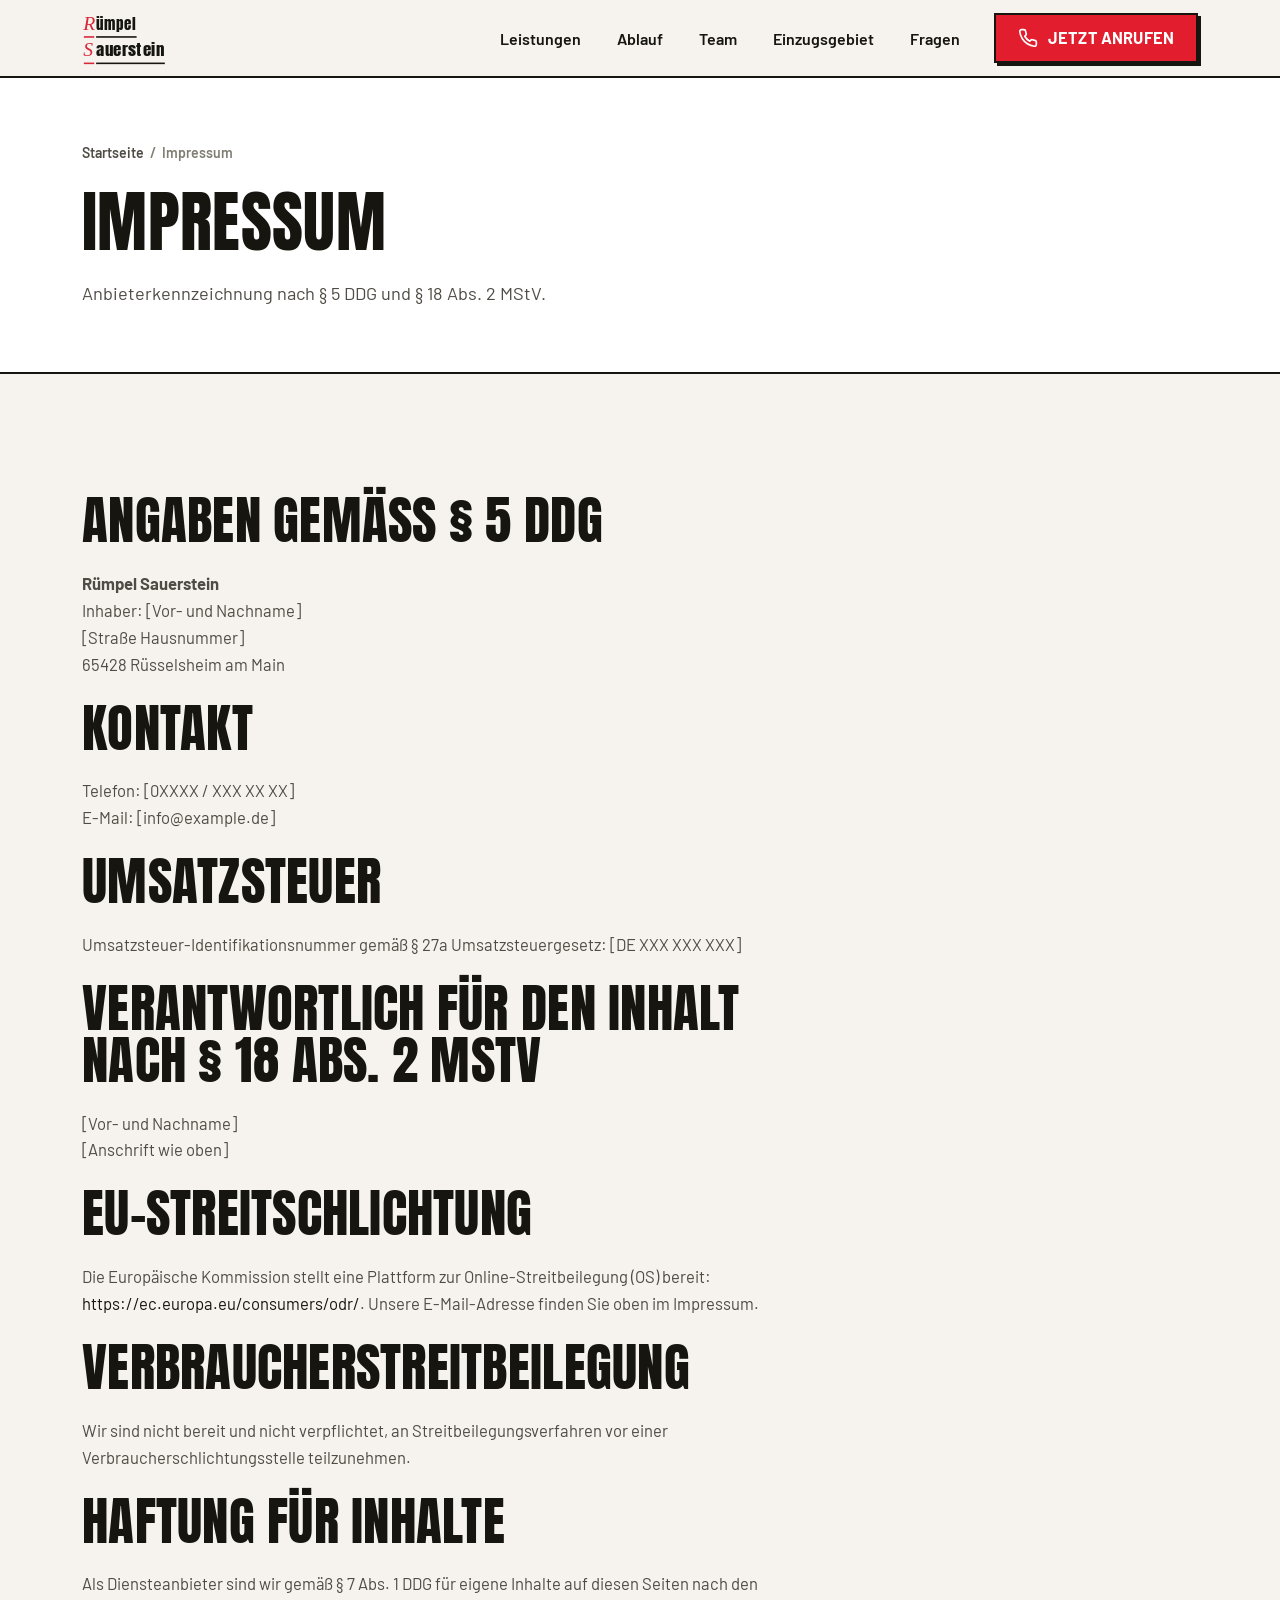
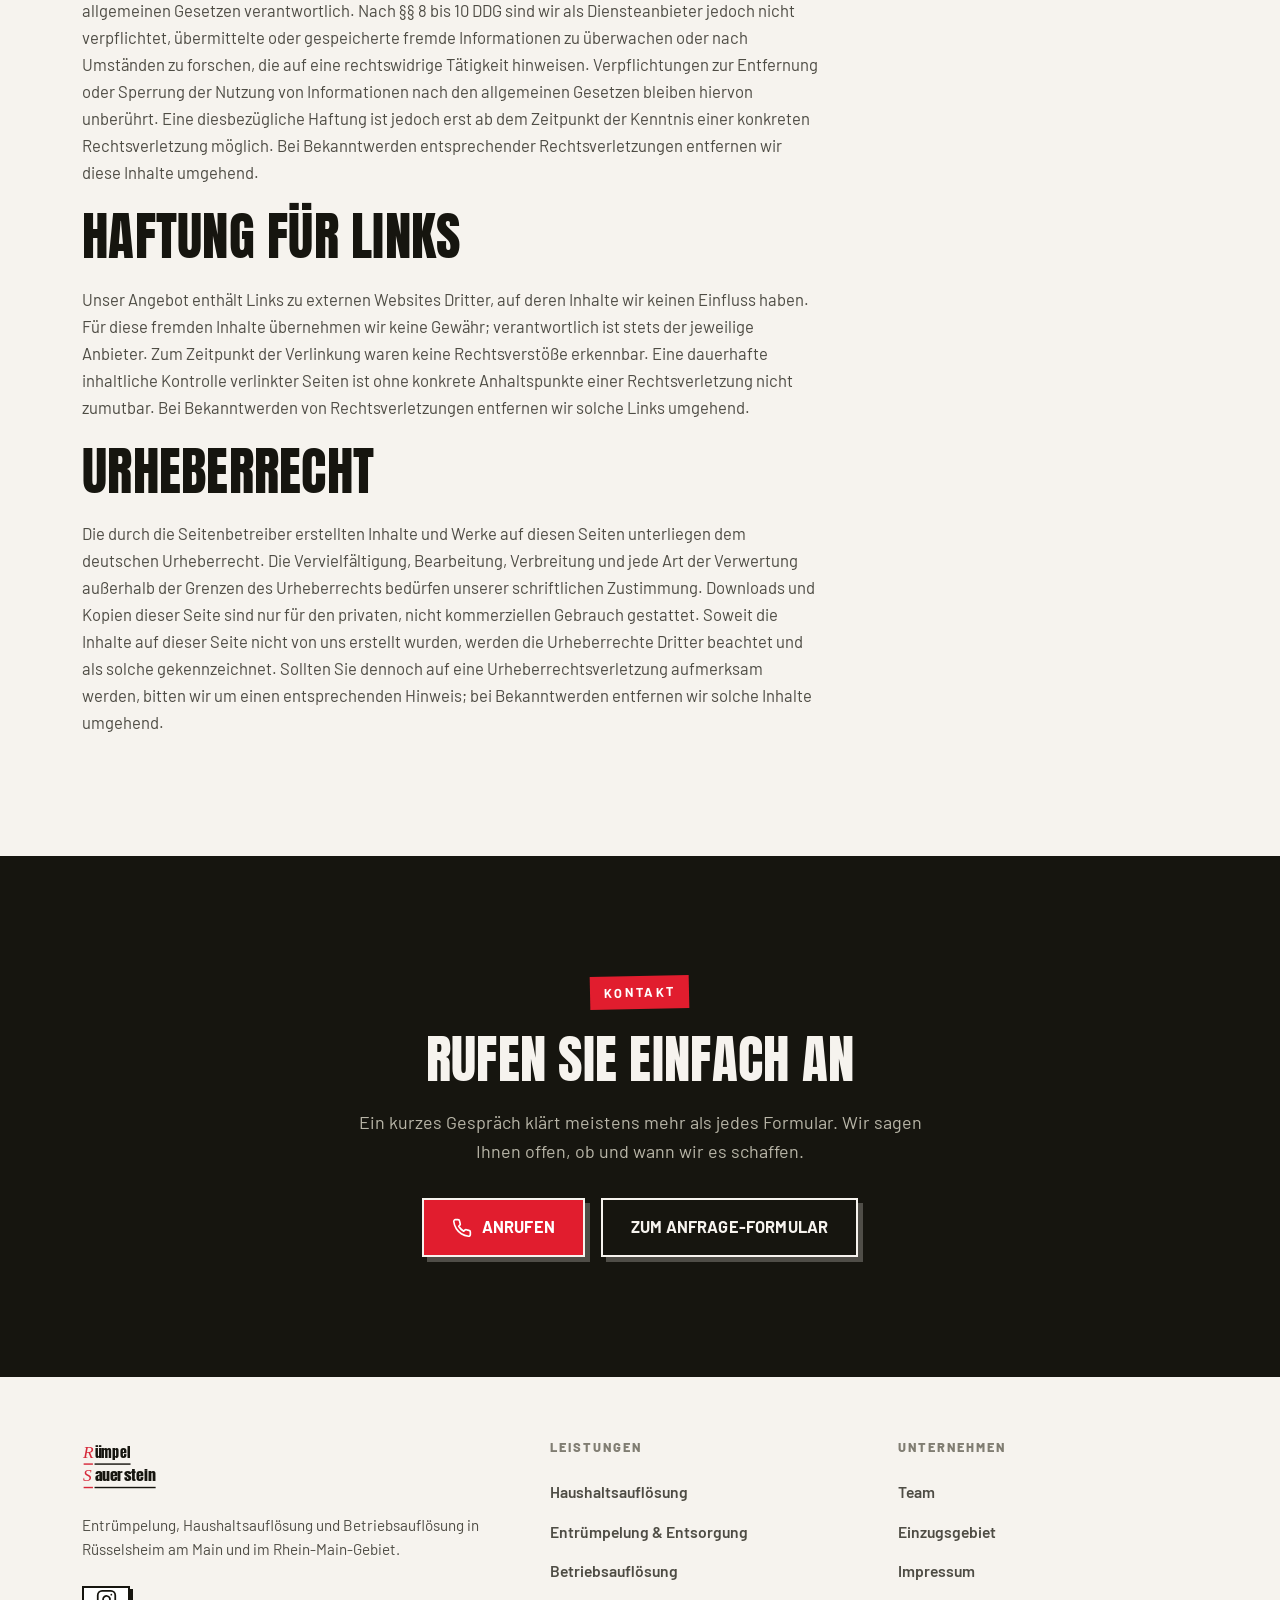
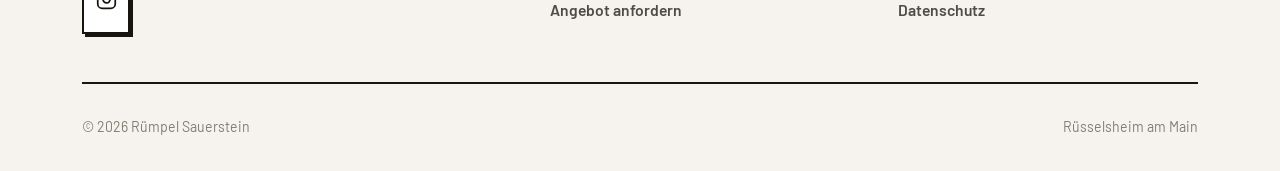
==== commit 26614ea1: "DSGVO: Impressum und Datenschutzerklärung nach Heyla-Vorbild vervollständigt Abgleich mit der Heyla-" ====
--- a/impressum.html
+++ b/impressum.html
@@ -113,8 +113,14 @@
       <h2>Verbraucherstreitbeilegung</h2>
       <p>Wir sind nicht bereit und nicht verpflichtet, an Streitbeilegungsverfahren vor einer Verbraucherschlichtungsstelle teilzunehmen.</p>
 
+      <h2>Haftung für Inhalte</h2>
+      <p>Als Diensteanbieter sind wir gemäß § 7 Abs. 1 DDG für eigene Inhalte auf diesen Seiten nach den allgemeinen Gesetzen verantwortlich. Nach §§ 8 bis 10 DDG sind wir als Diensteanbieter jedoch nicht verpflichtet, übermittelte oder gespeicherte fremde Informationen zu überwachen oder nach Umständen zu forschen, die auf eine rechtswidrige Tätigkeit hinweisen. Verpflichtungen zur Entfernung oder Sperrung der Nutzung von Informationen nach den allgemeinen Gesetzen bleiben hiervon unberührt. Eine diesbezügliche Haftung ist jedoch erst ab dem Zeitpunkt der Kenntnis einer konkreten Rechtsverletzung möglich. Bei Bekanntwerden entsprechender Rechtsverletzungen entfernen wir diese Inhalte umgehend.</p>
+
       <h2>Haftung für Links</h2>
-      <p>Unser Angebot enthält Links zu externen Websites Dritter, auf deren Inhalte wir keinen Einfluss haben. Für diese fremden Inhalte übernehmen wir keine Gewähr; verantwortlich ist stets der jeweilige Anbieter. Zum Zeitpunkt der Verlinkung waren keine Rechtsverstöße erkennbar.</p>
+      <p>Unser Angebot enthält Links zu externen Websites Dritter, auf deren Inhalte wir keinen Einfluss haben. Für diese fremden Inhalte übernehmen wir keine Gewähr; verantwortlich ist stets der jeweilige Anbieter. Zum Zeitpunkt der Verlinkung waren keine Rechtsverstöße erkennbar. Eine dauerhafte inhaltliche Kontrolle verlinkter Seiten ist ohne konkrete Anhaltspunkte einer Rechtsverletzung nicht zumutbar. Bei Bekanntwerden von Rechtsverletzungen entfernen wir solche Links umgehend.</p>
+
+      <h2>Urheberrecht</h2>
+      <p>Die durch die Seitenbetreiber erstellten Inhalte und Werke auf diesen Seiten unterliegen dem deutschen Urheberrecht. Die Vervielfältigung, Bearbeitung, Verbreitung und jede Art der Verwertung außerhalb der Grenzen des Urheberrechts bedürfen unserer schriftlichen Zustimmung. Downloads und Kopien dieser Seite sind nur für den privaten, nicht kommerziellen Gebrauch gestattet. Soweit die Inhalte auf dieser Seite nicht von uns erstellt wurden, werden die Urheberrechte Dritter beachtet und als solche gekennzeichnet. Sollten Sie dennoch auf eine Urheberrechtsverletzung aufmerksam werden, bitten wir um einen entsprechenden Hinweis; bei Bekanntwerden entfernen wir solche Inhalte umgehend.</p>
     </div>
   </div>
 </section>
--- a/style.css
+++ b/style.css
@@ -1268,6 +1268,12 @@
 .prose h2 { margin-top: 0; }
 .prose p { font-size: 1.04rem; }
 
+/* Unterpunkte in den Rechtstexten: brauchen Luft nach oben, sonst kleben sie
+   am vorangehenden Absatz. Das erste h3 direkt unter einem h2 nicht doppelt
+   abrücken. */
+.prose h3 { margin-top: var(--space-5); }
+.prose h2 + h3 { margin-top: 0; }
+
 .check-list { display: grid; gap: 12px; margin: var(--space-3) 0; }
 .check-list li {
   position: relative;
